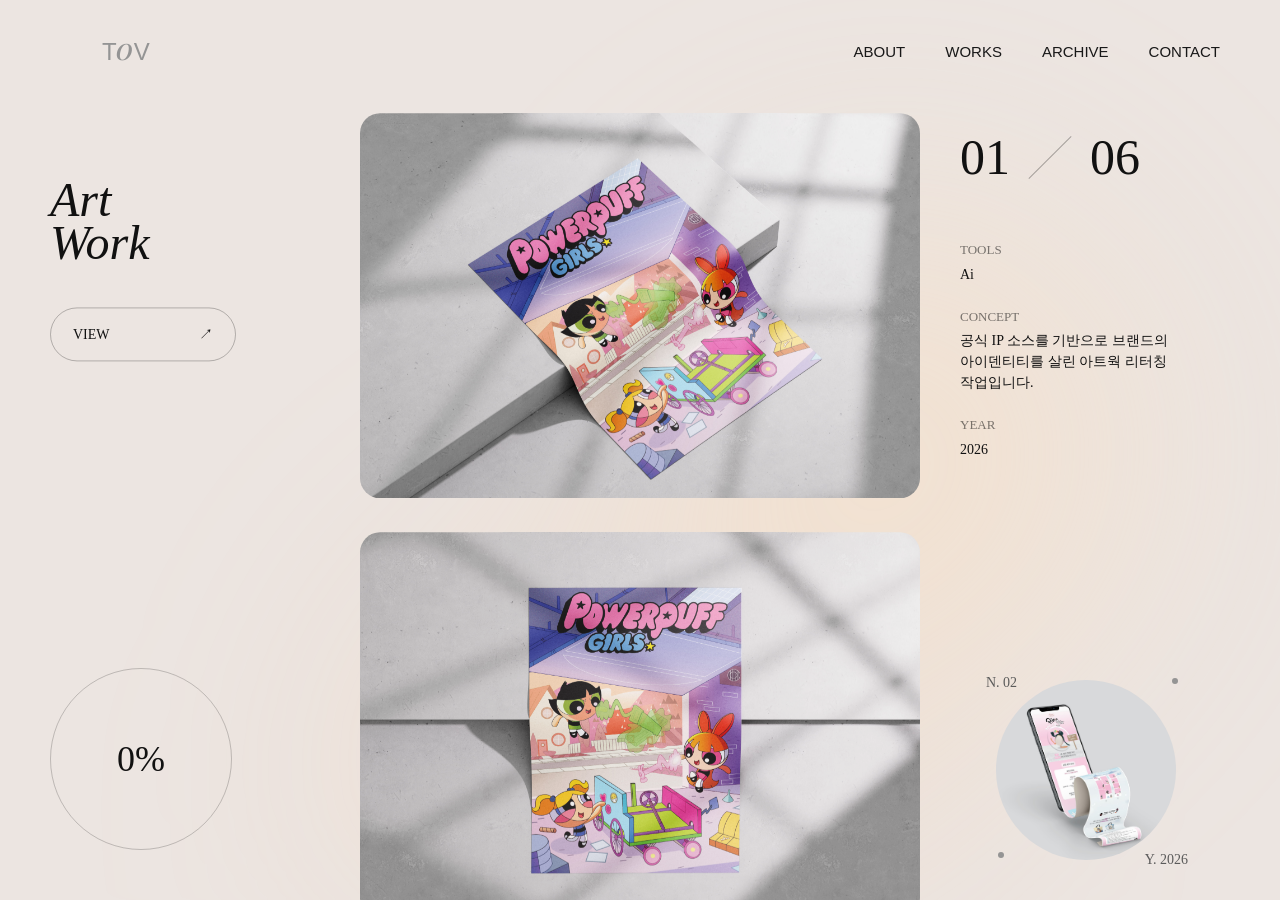
==== html/archivesub1.html @ 1ae8142e "1차" ====
<!doctype html>
<html lang="ko">
  <head>
    <meta charset="UTF-8" />
    <meta name="viewport" content="width=device-width, initial-scale=1.0" />

    <title>TOV | WORKS</title>

    <link rel="stylesheet" href="../css/common/font.css" />
    <link rel="stylesheet" href="../css/common/reset.css" />
    <link rel="stylesheet" href="../css/common/header.css" />
    <link rel="stylesheet" href="../css/archivesub1.css" />
    <link rel="stylesheet" href="../css/about.css" />

    <link rel="stylesheet" href="https://cdnjs.cloudflare.com/ajax/libs/font-awesome/6.5.1/css/all.min.css" />
  </head>

  <body>
    <header class="sub-header">
      <div class="sub-header-inner">
        <a href="../index.html?return=archive" class="sub-log"> T<span class="font-trirong">O</span>V </a>

        <nav class="sub-nav">
          <ul>
            <li><a href="#about" class="side-link sl-left" data-text="About">About</a></li>
            <li><a href="../index.html?move=works">Works</a></li>
            <li><a href="../index.html?move=archive">Archive</a></li>
            <li><a href="../index.html?move=contact">Contact</a></li>
          </ul>
        </nav>
      </div>
    </header>
    <!-- // header -->

    <!-- 메인 -->
    <main>
      <section class="archive-showcase">
        <!-- bg -->
        <div class="showcase-gradient"></div>

        <!-- LEFT -->
        <div class="showcase-left">
          <h2 class="showcase-title">
            Art <br />
            Work
          </h2>
          <!-- 버튼 -->
          <div class="showcase-btn" data-modal="../img/archive/A-1.jpg">
            VIEW
            <span>↗</span>
          </div>
        </div>

        <!-- IMAGE MODAL -->
        <div class="image-modal">
          <div class="image-modal-content">
            <button class="modal-close2">
              <span class="close-icon2"></span>
            </button>

            <img class="image-modal-img" src="" alt="" />
          </div>
        </div>

        <!-- CENTER -->
        <div class="showcase-center">
          <div class="showcase-card card-top" data-modal="../img/archive/A-1.jpg">
            <img src="../img/archive/a1.jpg" alt="" />
          </div>

          <div class="showcase-card card-bottom" data-modal="../img/archive/A-1.jpg">
            <img src="../img/archive/a1-2.jpg" alt="" />
          </div>
        </div>

        <!-- RIGHT -->
        <div class="showcase-right">
          <!-- count -->
          <div class="showcase-count">
            <span>01</span>
            <div class="count-line"></div>
            <span>06</span>
          </div>

          <!-- info -->
          <div class="showcase-info">
            <div class="info-group">
              <span>TOOLS</span>
              <p>Ai</p>
            </div>

            <div class="info-group">
              <span>CONCEPT</span>
              <p>공식 IP 소스를 기반으로 브랜드의 아이덴티티를 살린 아트웍 리터칭 작업입니다.</p>
            </div>

            <div class="info-group">
              <span>YEAR</span>
              <p>2026</p>
            </div>
          </div>

          <!-- preview circle -->
          <a href="../html/archivesub2.html">
            <div class="showcase-preview">
              <div class="preview-image-mask">
                <img src="../img/archive/a2-1.jpg" alt="" />
              </div>
              <span class="preview-top-text"> N. 02 </span>
              <span class="preview-bottom-text"> Y. 2026</span>
              <span class="preview-dot top-right"></span>
              <span class="preview-dot bottom-left"></span>
            </div>
          </a>
        </div>

        <!-- progress -->

        <div class="showcase-progress">
          <span class="progress-text">0%</span>
        </div>
      </section>
    </main>

    <div id="about-modal" class="modal-overlay">
      <div class="modal-content">
        <!-- 닫기 버튼 -->
        <button class="modal-close">
          <span class="close-icon"></span>
        </button>

        <div class="modal-body">
          <div class="modal-header">
            <h2>전예진</h2>
            <span class="birth">1998. 10. 27</span>
          </div>

          <p class="intro">
            콘텐츠의 다양성을 깊이 경험하며 관찰자의 시선을 생산자의 감각으로 확장해 왔습니다.<br />
            엔터테인먼트 실무부터 영상, 웹 기술까지 본질을 찾아가는 과정은 저에게 단순한 경력을 넘어, 나 자신을 찾아가는
            여정이었습니다.
          </p>

          <div class="info-section">
            <h3>Experiences</h3>
            <ul>
              <li>ANDMARQ 콘텐츠 기획팀 22 - 23</li>
              <li>용인대 문화콘텐츠학과 24 - 26</li>
              <li>명지전문대 경영학과 19 - 21</li>
            </ul>
          </div>

          <div class="info-section">
            <h3>Qualifications</h3>
            <ul>
              <li>TOEIC Speaking Level AL</li>
              <li>GTQ Photoshop 1급</li>
              <li>GTQ Illustrator 2급</li>
            </ul>
          </div>

          <div class="info-section">
            <h3>Courses</h3>
            <ul>
              <li>MBC 아카데미 웹 & 영상 25 - 26</li>
            </ul>
          </div>
        </div>
      </div>
    </div>
    <!-- // About 모달 레이어 -->

    <script src="https://cdnjs.cloudflare.com/ajax/libs/gsap/3.12.2/gsap.min.js"></script>
    <script src="https://cdnjs.cloudflare.com/ajax/libs/gsap/3.12.2/ScrollTrigger.min.js"></script>
    <script src="https://cdn.jsdelivr.net/npm/gsap@3.15/dist/SplitText.min.js"></script>
    <script src="https://cdnjs.cloudflare.com/ajax/libs/gsap/3.12.2/ScrollToPlugin.min.js"></script>
    <script src="../js/archive.js"></script>
    <script src="../js/about.js"></script>
  </body>
</html>
---- css/common/font.css ----
/* 영문 */
@import url("https://fonts.googleapis.com/css2?family=DM+Serif+Text:ital@0;1&display=swap");

@font-face {
  font-family: "safiro-medium";
  src: url("../../fonts/safiro-medium.otf") format("otf");
  font-weight: normal;
  font-style: normal;
}

@font-face {
  font-family: "PP Neue Montreal Book";
  font-style: normal;
  font-weight: normal;
  src:
    local("PP Neue Montreal Book"),
    url("../../fonts/PPNeueMontreal-Bold.otf") format("otf");
}

@font-face {
  font-family: "PP Neue Montreal Italic";
  font-style: normal;
  font-weight: normal;
  src:
    local("PP Neue Montreal Italic"),
    url("../../fonts/PPNeueMontreal-Italic.otf") format("otf");
}

@font-face {
  font-family: "PP Neue Montreal Thin";
  font-style: normal;
  font-weight: normal;
  src:
    local("PP Neue Montreal Thin"),
    url("../../fonts/PPNeueMontreal-Thin.otf") format("otf");
}

@font-face {
  font-family: "PP Neue Montreal Medium";
  font-style: normal;
  font-weight: normal;
  src:
    local("PP Neue Montreal Medium"),
    url("../../fonts/PPNeueMontreal-Medium.otf") format("otf");
}

@font-face {
  font-family: "PP Neue Montreal SemiBold italic";
  font-style: normal;
  font-weight: normal;
  src:
    local("PP Neue Montreal SemiBold italic"),
    url("../../fonts/PPNeueMontreal-SemiBolditalic.otf") format("otf");
}

@font-face {
  font-family: "PP Neue Montreal Bold";
  font-style: normal;
  font-weight: normal;
  src:
    local("PP Neue Montreal Bold"),
    url("../../fonts/PPNeueMontreal-Bold.otf") format("otf");
}

/* 한글 */

@font-face {
  font-family: "Pretendard";
  src: url("https://cdn.jsdelivr.net/gh/projectnoonnu/pretendard@1.0/Pretendard-Thin.woff2")
    format("woff2");
  font-weight: 100;
  font-display: swap;
}

@font-face {
  font-family: "Pretendard";
  src: url("https://cdn.jsdelivr.net/gh/projectnoonnu/pretendard@1.0/Pretendard-ExtraLight.woff2")
    format("woff2");
  font-weight: 200;
  font-display: swap;
}

@font-face {
  font-family: "Pretendard";
  src: url("https://cdn.jsdelivr.net/gh/projectnoonnu/pretendard@1.0/Pretendard-Light.woff2")
    format("woff2");
  font-weight: 300;
  font-display: swap;
}

@font-face {
  font-family: "Pretendard";
  src: url("https://cdn.jsdelivr.net/gh/projectnoonnu/pretendard@1.0/Pretendard-Regular.woff2")
    format("woff2");
  font-weight: 400;
  font-display: swap;
}

@font-face {
  font-family: "Pretendard";
  src: url("https://cdn.jsdelivr.net/gh/projectnoonnu/pretendard@1.0/Pretendard-Medium.woff2")
    format("woff2");
  font-weight: 500;
  font-display: swap;
}

@font-face {
  font-family: "Pretendard";
  src: url("https://cdn.jsdelivr.net/gh/projectnoonnu/pretendard@1.0/Pretendard-SemiBold.woff2")
    format("woff2");
  font-weight: 600;
  font-display: swap;
}

@font-face {
  font-family: "Pretendard";
  src: url("https://cdn.jsdelivr.net/gh/projectnoonnu/pretendard@1.0/Pretendard-Bold.woff2")
    format("woff2");
  font-weight: 700;
  font-display: swap;
}

@font-face {
  font-family: "Pretendard";
  src: url("https://cdn.jsdelivr.net/gh/projectnoonnu/pretendard@1.0/Pretendard-ExtraBold.woff2")
    format("woff2");
  font-weight: 800;
  font-display: swap;
}

@font-face {
  font-family: "Pretendard";
  src: url("https://cdn.jsdelivr.net/gh/projectnoonnu/pretendard@1.0/Pretendard-Black.woff2")
    format("woff2");
  font-weight: 900;
  font-display: swap;
}
---- css/common/header.css ----
.sub-log,
.sub-log span,
.sub-log a {
  color: #949494 !important;
  opacity: 1 !important;
}

.header,
.sub-header {
  position: fixed;
  top: 0;
  left: 0;
  width: 100%;
  padding: 40px 60px;
  z-index: 999;
  box-sizing: border-box;
}

.header-inner,
.sub-header-inner {
  display: flex;
  justify-content: space-between;
  align-items: center;
}

/* logo */

.sub-logo {
  position: relative;

  left: 42px;
  top: 0px;

  color: #d1d1d1;

  text-decoration: none;

  font-size: 24px;
  line-height: 1;

  font-family: "PP Neue Montreal Medium", sans-serif;
  letter-spacing: -0.02em;
}

/* archive logo */
.sub-log {
  position: relative;

  left: 42px;
  top: 0px;

  color: #181818;
  text-decoration: none;

  font-size: 24px;
  line-height: 1;

  font-family: "PP Neue Montreal Medium", sans-serif;
  letter-spacing: -0.02em;
}

/* nav */

.nav ul,
.sub-nav ul {
  display: flex;
  gap: 40px;
}

.nav a,
.sub-nav a {
  color: inherit;
  text-decoration: none;
  font-size: 15px;
  line-height: 1;
  text-transform: uppercase;
  font-family: "PP Neue Montreal Medium", sans-serif;
}

/* common O */

.font-trirong {
  font-family: "DM Serif Text", serif;
  font-style: italic;
  font-weight: 400;
  display: inline-block;
  transform: skewX(-5deg);
  letter-spacing: 1.5px;
}
---- css/archivesub1.css ----
.archive-showcase {
  position: relative;

  width: 100%;
  height: 100vh;

  overflow: hidden;

  background: #ece5e1;
}

/* =========================
GRADIENT
========================= */

.showcase-gradient {
  position: absolute;
  inset: 0;

  background:
    radial-gradient(circle at 70% 50%, rgba(255, 220, 180, 0.45), transparent 35%),
    radial-gradient(circle at 50% 90%, rgba(255, 200, 150, 0.25), transparent 40%);

  filter: blur(100px);

  animation: showcaseGradient 8s ease-in-out infinite alternate;
}

@keyframes showcaseGradient {
  0% {
    transform: translate(0, 0) scale(1);
  }

  100% {
    transform: translate(-3%, 3%) scale(1.08);
  }
}

/* =========================
LEFT
========================= */

.showcase-left {
  position: absolute;

  left: 80px;
  top: 30%;

  transform: translateY(-50%);

  z-index: 5;
}

/* title */

.showcase-title {
  font-size: 60px;
  line-height: 0.9;

  font-style: italic;
  font-weight: 400;

  color: #111;

  display: inline-block;
}

/* desc */

.showcase-desc {
  margin-top: 34px;

  width: 280px;

  font-size: 18px;
  line-height: 1.5;

  color: rgba(0, 0, 0, 0.7);
}

/* button */

.showcase-btn {
  margin-top: 42px;

  width: 140px;
  height: 52px;

  border-radius: 999px;

  border: 1px solid rgba(0, 0, 0, 0.25);

  display: flex;
  align-items: center;
  justify-content: space-between;

  padding: 0 22px;

  text-decoration: none;

  color: #111;

  transition: 0.3s ease;
}

.showcase-btn:hover {
  background: rgba(255, 255, 255, 0.5);
}

/* =========================
CENTER
========================= */

.showcase-center {
  position: absolute;

  left: 50%;
  top: 50%;

  transform: translate(-50%, -50%);

  /* width: 760px; */
  height: 100vh;

  overflow-y: auto;
  overflow-x: hidden;

  display: flex;
  flex-direction: column;

  gap: 40px;

  padding: 10vh 0 120px 0;

  z-index: 5;

  /* scrollbar hide */
  scrollbar-width: none;
  -ms-overflow-style: none;
}

/* chrome */

.showcase-center::-webkit-scrollbar {
  display: none;
}

/* card */

.showcase-card {
  width: 700px;
  min-height: 400px;
  border-radius: 20px;
  overflow: hidden;

  will-change: transform, opacity;

  transform: translateZ(0);

  backface-visibility: hidden;
}

.card-top {
  margin-top: 100px;
}

.showcase-card img {
  width: 100%;
  height: 100%;

  object-fit: cover;
  object-position: center;

  display: block;

  will-change: transform;
  transition: transform 1s cubic-bezier(0.22, 1, 0.36, 1);
}

.showcase-card:hover img {
  transform: scale(1.03);
}

/* =========================
RIGHT
========================= */

.showcase-right {
  position: absolute;

  right: 60px;
  top: 120px;
  bottom: 40px;

  width: 350px;

  z-index: 5;
}

/* count */

.showcase-count {
  display: flex;
  align-items: center;
  gap: 10px;
  font-size: 50px;
  font-family: "safiro-medium";
  font-weight: 500;
  color: #111;
}

.count-line {
  width: 60px;
  height: 1px;

  background: rgba(0, 0, 0, 0.3);

  transform: rotate(-45deg);
}

/* info */

.showcase-info {
  position: absolute;

  top: 120px;
  left: 0;

  width: 100%;
  min-height: 260px;

  word-break: keep-all;
}

.info-group {
  margin-bottom: 22px;
}

.info-group span {
  display: block;
  margin-bottom: 4px;
  font-size: 13px;
  color: rgba(0, 0, 0, 0.5);
}

.info-group p {
  font-size: 14px;
  color: #111;
}

/* preview */

.showcase-preview {
  position: absolute;

  right: 5vw;
  bottom: 0;

  width: 220px;
  height: 220px;

  aspect-ratio: 1 / 1;

  flex-shrink: 0;

  cursor: pointer;
}

/* image mask */

.preview-image-mask {
  width: 100%;
  height: 100%;

  aspect-ratio: 1 / 1;

  border-radius: 50%;

  overflow: hidden;

  position: relative;
}

.preview-image-mask img {
  width: 100%;
  height: 100%;

  object-fit: cover;

  transition: transform 0.8s cubic-bezier(0.22, 1, 0.36, 1);
}

.preview-top-text,
.preview-bottom-text,
.preview-dot {
  position: absolute;

  transition:
    opacity 0.35s ease,
    transform 0.45s cubic-bezier(0.22, 1, 0.36, 1);

  color: rgba(83, 83, 83, 0.95);
}

/* top left */

.preview-top-text {
  top: -8px;
  left: -10px;
}

/* bottom right */

.preview-bottom-text {
  right: -12px;
  bottom: -10px;
}

/* =========================
DOT
========================= */

.preview-dot {
  position: absolute;

  width: 6px;
  height: 6px;

  border-radius: 50%;

  background: rgba(143, 143, 143, 0.95);

  z-index: 3;
}

/* top right */

.preview-dot.top-right {
  top: -2px;
  right: -2px;
}

/* bottom left */

.preview-dot.bottom-left {
  left: 2px;
  bottom: 2px;
}

/* =========================
PROGRESS
========================= */

.showcase-progress {
  position: absolute;
  left: 50px;
  bottom: 50px;
  width: 250px;
  height: 250px;
  border-radius: 50%;
  border: 1px solid rgba(0, 0, 0, 0.2);
  display: flex;
  justify-content: center;
  align-items: center;
  z-index: 5;
}

.showcase-progress span {
  font-family: "safiro-regular";

  font-size: 50px;
  color: #111;
}

/* =========================
HOVER
========================= */
.showcase-preview:hover .preview-image-mask img {
  transform: scale(1.12);
}

.showcase-preview:hover .preview-top-text,
.showcase-preview:hover .preview-bottom-text {
  opacity: 0;
  transform: scale(0.6);
}

.showcase-preview:hover .preview-dot {
  opacity: 0;
  transform: scale(0);
}

/* =========================
IMAGE MODAL
========================= */
.image-modal {
  position: fixed;
  inset: 0;

  background: rgba(0, 0, 0, 0.92);

  overflow-y: auto;

  padding: 100px 0;

  display: flex;
  justify-content: center;
  align-items: flex-start;

  opacity: 0;
  visibility: hidden;

  z-index: 9999;
}

.image-modal.active {
  opacity: 1;
  visibility: visible;
}

/* wrapper */
.image-modal-content {
  position: relative;
  padding-top: 40px;
}

/* image */
.image-modal-img {
  width: auto;

  max-width: 25vw;

  height: auto;

  object-fit: contain;

  transform: scale(0.92);

  transition: transform 0.6s cubic-bezier(0.22, 1, 0.36, 1);
}

.image-modal.active .image-modal-img {
  transform: scale(1);
}

/* close button */
.modal-close2 {
  position: absolute;

  top: -50px;
  left: 50%;

  transform: translateX(-50%) scale(1);

  width: 52px;
  height: 52px;

  background: rgba(20, 20, 20, 0.85);

  border: 1px solid rgba(255, 255, 255, 0.08);

  border-radius: 50%;

  cursor: pointer;

  display: flex;
  justify-content: center;
  align-items: center;

  backdrop-filter: blur(10px);

  transition: all 0.35s ease;
}

.modal-close2:hover {
  transform: translateX(-50%) scale(1.15);

  background: rgba(35, 35, 35, 0.95);
}

/* X icon */
.close-icon2 {
  position: relative;

  width: 18px;
  height: 18px;

  transform: rotate(45deg);

  transition: transform 0.4s ease;
}

.close-icon2::before,
.close-icon2::after {
  content: "";

  position: absolute;

  background: #fff;
}

.close-icon2::before {
  width: 100%;
  height: 2px;

  top: 8px;
  left: 0;
}

.close-icon2::after {
  width: 2px;
  height: 100%;

  top: 0;
  left: 8px;
}

.modal-close2:hover .close-icon2 {
  transform: rotate(0deg);
}

/* =========================
1580
========================= */

@media (max-width: 1580px) {
  .showcase-card {
    width: 560px;
    min-height: 340px;
  }

  .showcase-center {
    gap: 30px;
    padding: 14vh 0 100px;
  }

  .showcase-left {
    left: 50px;
  }

  .showcase-right {
    width: 280px;
    right: 40px;
  }

  .showcase-title {
    font-size: 48px;
  }

  .showcase-desc {
    width: 240px;
    font-size: 16px;
  }

  .showcase-preview {
    width: 180px;
    height: 180px;
  }

  .showcase-progress {
    width: 180px;
    height: 180px;
  }

  .showcase-progress span {
    font-size: 36px;
  }
}

/* =========================
1200
========================= */

@media (max-width: 1200px) {
  .showcase-card {
    width: 480px;
    min-height: 300px;
  }

  .showcase-left {
    left: 30px;
  }

  .showcase-right {
    width: 220px;
    right: 20px;
  }

  .showcase-title {
    font-size: 38px;
  }

  .showcase-desc {
    width: 200px;
    font-size: 14px;
  }

  .showcase-count {
    font-size: 36px;
  }

  .showcase-preview {
    width: 150px;
    height: 150px;
  }

  .showcase-progress {
    width: 140px;
    height: 140px;
    left: 20px;
    bottom: 20px;
  }

  .showcase-progress span {
    font-size: 28px;
  }
}

/* =========================
1000
========================= */

@media (max-width: 1000px) {
  .archive-showcase {
    padding-top: 50px;
    height: auto;
    min-height: 100vh;
  }

  /* 상단 영역 */
  .showcase-left {
    position: relative;

    top: auto;
    left: auto;

    transform: none;

    padding: 40px 24px 0;

    display: flex;
    align-items: center;
    justify-content: center;

    gap: 16px;

    width: 100%;

    box-sizing: border-box;
  }

  /* title */
  .showcase-title {
    font-size: 32px;
    line-height: 1;
  }

  /* desc 숨김 */
  .showcase-desc {
    display: none;
  }

  /* 버튼 */
  .showcase-btn {
    margin-top: 0;

    min-width: 92px;
    height: 40px;

    padding: 0 16px;

    font-size: 12px;

    display: flex;
    align-items: center;
    justify-content: center;

    flex-shrink: 0;
  }

  /* 중앙 카드 */
  .showcase-center {
    position: relative;

    left: auto;
    top: auto;

    transform: none;

    width: 100%;

    height: auto;

    align-items: center;

    padding: 0 0 30px;
    box-sizing: border-box;
  }

  .showcase-card {
    width: 72vw;
    min-height: auto;
  }

  /* 오른쪽 정보 제거 */
  .showcase-right {
    display: none;
  }

  /* 0% 제거 */
  .showcase-progress {
    display: none;
  }
}

/* =========================
800
========================= */

@media (max-width: 800px) {
  .archive-showcase {
    height: auto;
    padding-bottom: 80px;
  }

  .showcase-left {
    position: relative;

    top: auto;
    left: auto;

    transform: none;

    padding: 50px 24px 0;
  }

  .showcase-center {
    position: relative;

    left: auto;
    top: auto;

    transform: none;

    height: auto;

    padding: 60px 0 0;
  }

  .showcase-card {
    width: 86vw;
    border-radius: 16px;
  }

  .showcase-right {
    display: none;
  }

  .showcase-title {
    font-size: 28px;
  }

  .showcase-desc {
    width: 100%;
    max-width: 500px;
    font-size: 14px;
  }
}

/* =========================
720
========================= */

@media (max-width: 720px) {
  .showcase-card {
    width: 90vw;
  }

  .showcase-title {
    font-size: 24px;
    line-height: 1;
  }

  .showcase-desc {
    font-size: 13px;
    line-height: 1.6;
  }

  .showcase-center {
    gap: 20px;
    padding-top: 40px;
  }

  .card-top {
    margin-top: 40px;
  }

  .showcase-btn {
    width: 120px;
    height: 46px;

    font-size: 13px;

    padding: 0 18px;
  }
}
---- css/about.css ----
/* about 모달 */
.modal-overlay {
  position: fixed;
  top: 0;
  left: 0;
  width: 100%;
  height: 100%;
  background: rgba(0, 0, 0, 0.4);
  backdrop-filter: blur(15px);
  -webkit-backdrop-filter: blur(15px);
  display: flex;
  justify-content: flex-end;
  align-items: stretch;
  z-index: 2000;
  opacity: 0;
  visibility: hidden;
  transition: all 0.5s ease;
}

.modal-overlay.is-active {
  opacity: 1;
  visibility: visible;
}

.modal-content {
  background: #000;
  width: 600px;
  padding: 80px 50px;
  margin: 20px;
  border-radius: 40px;
  position: relative;
  transform: translate(100px, 100px) rotate(-5deg) scale(0.9);
  opacity: 0;
  transition:
    transform 0.8s cubic-bezier(0.16, 1, 0.3, 1),
    opacity 0.6s ease;
}

.modal-close {
  position: fixed;
  top: 50%;
  left: 50%;
  transform: translate(-1400%, -50%) scale(1);

  width: 50px;
  height: 50px;
  background: #111;
  border: none;
  border-radius: 50%;
  cursor: pointer;
  display: flex;
  justify-content: center;
  align-items: center;
  z-index: 2100;
  transition: all 0.3s ease;
}

.modal-overlay.is-active .modal-content {
  transform: translate(0, 0) rotate(0deg) scale(1);
  opacity: 1;
}

.modal-close:hover {
  transform: translate(-1400%, -50%) scale(1.2);
  background: #222;
}

.close-icon {
  position: relative;
  width: 20px;
  height: 20px;
  transform: rotate(45deg);
  transition: transform 0.4s ease;
}

.close-icon::before,
.close-icon::after {
  content: "";
  position: absolute;
  background: #fff;
}
.close-icon::before {
  width: 100%;
  height: 2px;
  top: 9px;
  left: 0;
}
.close-icon::after {
  width: 2px;
  height: 100%;
  top: 0;
  left: 9px;
}

.modal-close:hover .close-icon {
  transform: rotate(0deg);
}
.modal-header {
  font-family: "Pretendard";
}
.modal-header h2 {
  display: inline-block;
  font-size: 24px;
  margin-bottom: 5px;
  color: #fff;
  margin-right: 15px;
}
.modal-header .birth {
  font-size: 14px;
  color: #888;
}
.intro {
  font-family: "Pretendard";
  word-break: keep-all;
  font-size: 14px;
  line-height: 2;
  margin: 30px 0;
  color: #bbb;
  margin-bottom: 200px;
}
.info-section {
  margin-bottom: 40px;
}
.info-section h3 {
  font-size: 12px;
  color: #666;
  text-transform: uppercase;
  margin-bottom: 10px;
}
.info-section li {
  font-family: "Pretendard";
  font-size: 14px;
  margin-bottom: 5px;
  color: #ddd;
}

/* 미디어 쿼리 */

@media (max-width: 1300px) {
  .modal-close {
    transform: translate(-1200%, -50%) scale(1);
  }
  .modal-close:hover {
    transform: translate(-1200%, -50%) scale(1.2);
  }
}

@media (max-width: 980px) {
  .modal-close {
    transform: translate(-1000%, -50%) scale(1);
  }
  .modal-close:hover {
    transform: translate(-1000%, -50%) scale(1.2);
  }
}

@media (max-width: 860px) {
  .modal-close {
    transform: translate(-850%, -50%) scale(1);
  }
  .modal-close:hover {
    transform: translate(-850%, -50%) scale(1.2);
  }
}

@media (max-width: 760px) {
  .modal-close {
    transform: translate(-760%, -50%) scale(1);
  }
  .modal-close:hover {
    transform: translate(-760%, -50%) scale(1.2);
  }
}
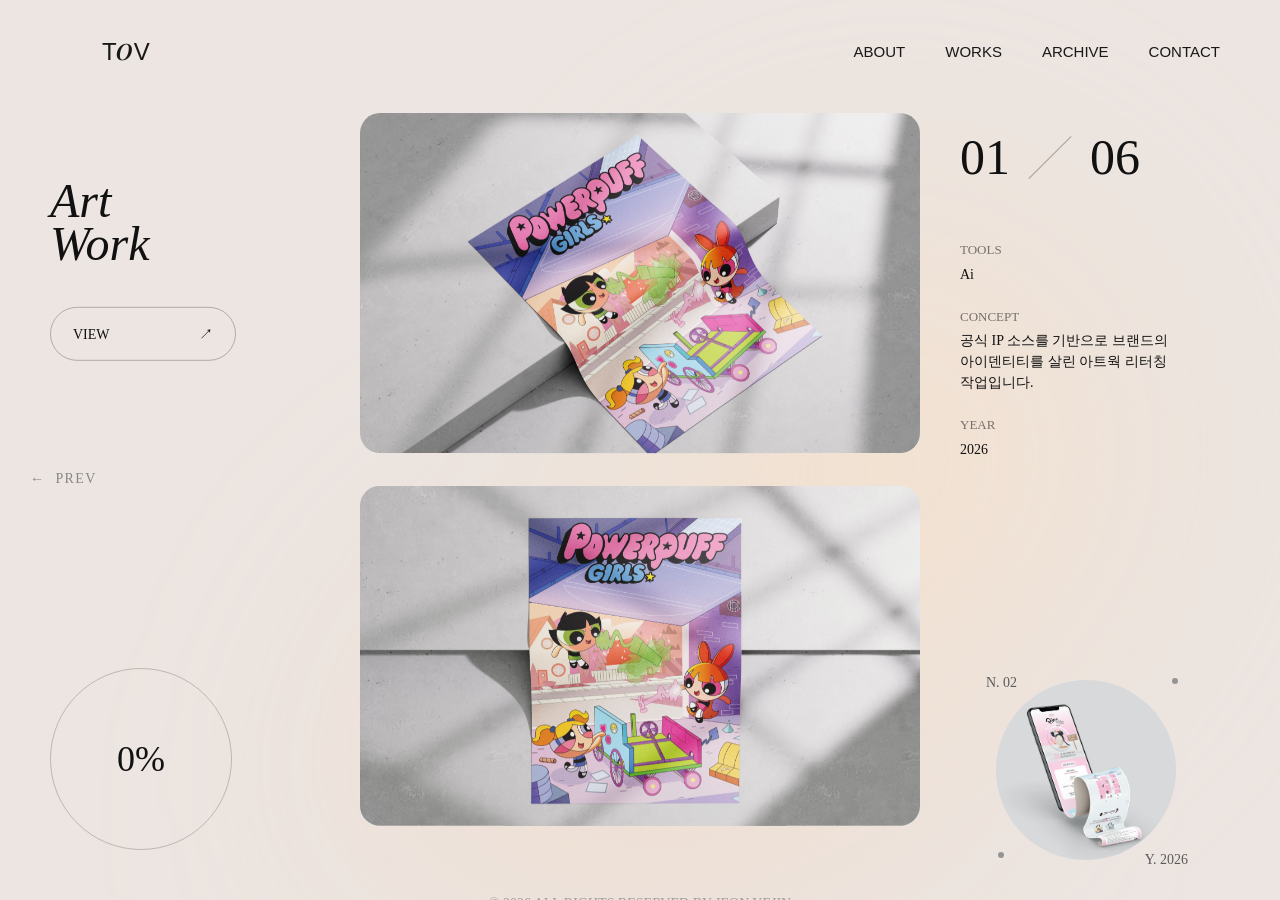
==== commit 4c50c1c9: "2차" ====
--- a/html/archivesub1.html
+++ b/html/archivesub1.html
@@ -3,6 +3,7 @@
   <head>
     <meta charset="UTF-8" />
     <meta name="viewport" content="width=device-width, initial-scale=1.0" />
+    <link rel="shortcut icon" href="../img/icon/favicon.ico" />
 
     <title>TOV | WORKS</title>
 
@@ -31,6 +32,12 @@
       </div>
     </header>
     <!-- // header -->
+
+    <!-- 사이드 -->
+    <a href="archivesub6.html" class="side-nav side-left">
+      <span class="arrow">←</span>
+      PREV
+    </a>
 
     <!-- 메인 -->
     <main>
@@ -65,11 +72,16 @@
         <!-- CENTER -->
         <div class="showcase-center">
           <div class="showcase-card card-top" data-modal="../img/archive/A-1.jpg">
-            <img src="../img/archive/a1.jpg" alt="" />
+            <a href="javascript:void(0)"><img src="../img/archive/a1.jpg" alt="" /></a>
           </div>
 
           <div class="showcase-card card-bottom" data-modal="../img/archive/A-1.jpg">
             <img src="../img/archive/a1-2.jpg" alt="" />
+          </div>
+
+          <!-- footer -->
+          <div class="archive-footer">
+            <span>© 2026 ALL RIGHTS RESERVED BY JEON YEJIN</span>
           </div>
         </div>
 
--- a/css/common/header.css
+++ b/css/common/header.css
@@ -1,10 +1,3 @@
-.sub-log,
-.sub-log span,
-.sub-log a {
-  color: #949494 !important;
-  opacity: 1 !important;
-}
-
 .header,
 .sub-header {
   position: fixed;
@@ -32,7 +25,6 @@
   top: 0px;
 
   color: #d1d1d1;
-
   text-decoration: none;
 
   font-size: 24px;
@@ -57,6 +49,10 @@
 
   font-family: "PP Neue Montreal Medium", sans-serif;
   letter-spacing: -0.02em;
+}
+
+.white {
+  color: #d1d1d1;
 }
 
 /* nav */
--- a/css/archivesub1.css
+++ b/css/archivesub1.css
@@ -49,6 +49,10 @@
   transform: translateY(-50%);
 
   z-index: 5;
+
+  display: flex;
+  flex-direction: column;
+  align-items: flex-start;
 }
 
 /* title */
@@ -80,6 +84,12 @@
 
 /* button */
 
+.showcase-btn-wrap {
+  display: flex;
+  align-items: center;
+  gap: 14px;
+}
+
 .showcase-btn {
   margin-top: 42px;
 
@@ -105,6 +115,35 @@
 
 .showcase-btn:hover {
   background: rgba(255, 255, 255, 0.5);
+}
+
+/* side nav */
+
+.side-nav {
+  position: fixed;
+  top: 52%;
+  display: flex;
+  align-items: center;
+  gap: 10px;
+  color: #888;
+  font-size: 14px;
+  letter-spacing: 0.1em;
+  z-index: 50;
+  cursor: pointer;
+  transition: 0.3s ease;
+}
+
+.side-nav:hover {
+  color: #fff;
+}
+
+.arrow {
+  font-size: 14px;
+}
+
+/* 왼쪽 */
+.side-left {
+  left: 30px;
 }
 
 /* =========================
@@ -519,6 +558,13 @@
   transform: rotate(0deg);
 }
 
+.archive-footer {
+  color: #5e5e5e86;
+  padding-top: 40px;
+  padding-bottom: 20px;
+  text-align: center;
+}
+
 /* =========================
 1580
 ========================= */
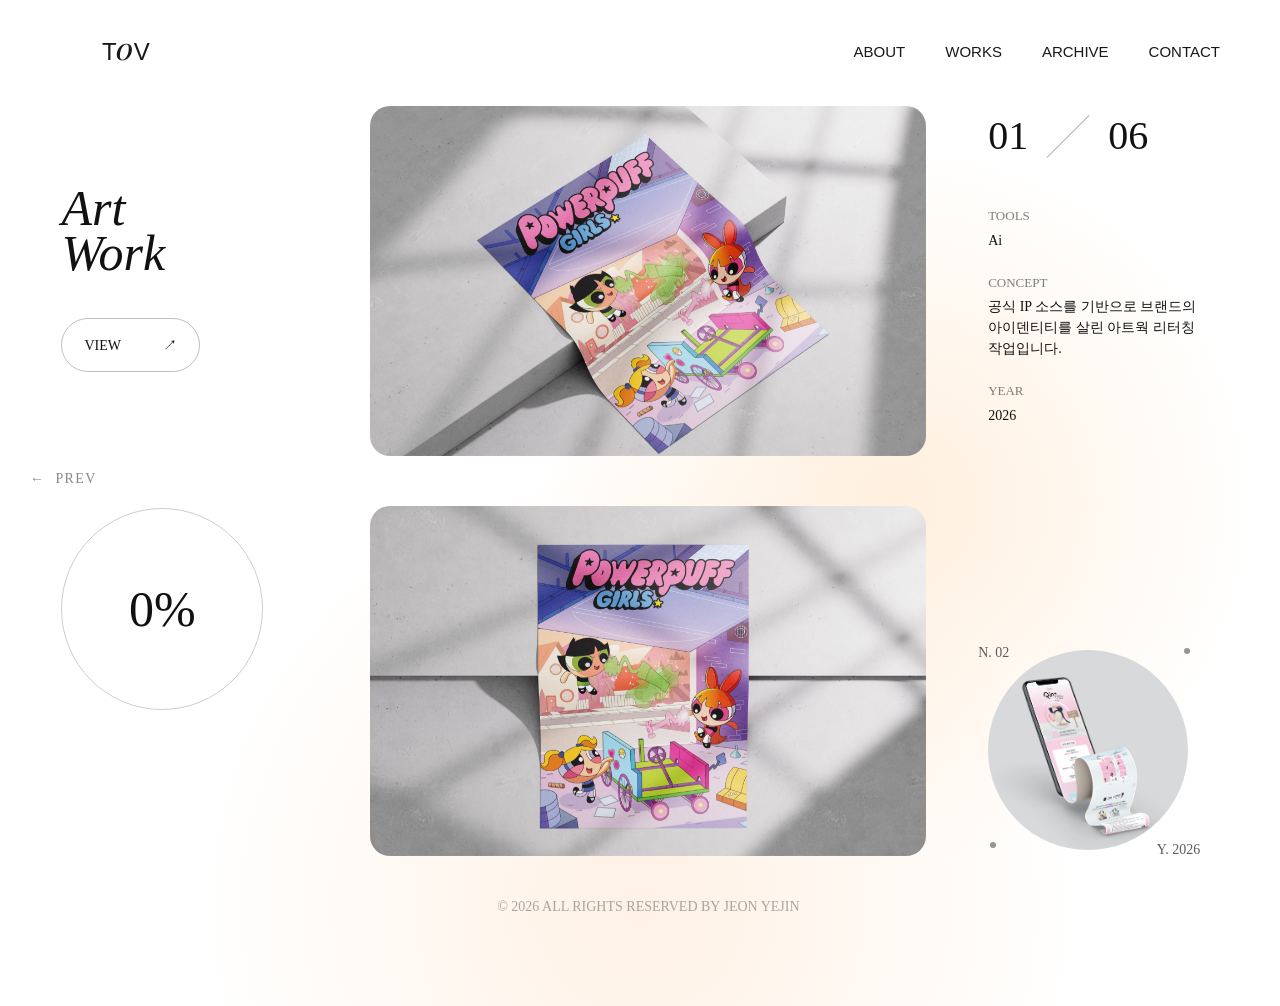
==== commit a163ab4d: "6차" ====
--- a/html/archivesub1.html
+++ b/html/archivesub1.html
@@ -5,7 +5,7 @@
     <meta name="viewport" content="width=device-width, initial-scale=1.0" />
     <link rel="shortcut icon" href="../img/icon/favicon.ico" />
 
-    <title>TOV | WORKS</title>
+    <title>TOV | ARCHIVE</title>
 
     <link rel="stylesheet" href="../css/common/font.css" />
     <link rel="stylesheet" href="../css/common/reset.css" />
@@ -37,6 +37,10 @@
     <a href="archivesub6.html" class="side-nav side-left">
       <span class="arrow">←</span>
       PREV
+    </a>
+    <a href="worksub2.html" class="side-nav side-right">
+      NEXT
+      <span class="arrow">→</span>
     </a>
 
     <!-- 메인 -->
@@ -113,8 +117,8 @@
           </div>
 
           <!-- preview circle -->
-          <a href="../html/archivesub2.html">
-            <div class="showcase-preview">
+          <div class="showcase-preview">
+            <a href="../html/archivesub2.html">
               <div class="preview-image-mask">
                 <img src="../img/archive/a2-1.jpg" alt="" />
               </div>
@@ -122,8 +126,8 @@
               <span class="preview-bottom-text"> Y. 2026</span>
               <span class="preview-dot top-right"></span>
               <span class="preview-dot bottom-left"></span>
-            </div>
-          </a>
+            </a>
+          </div>
         </div>
 
         <!-- progress -->
@@ -186,6 +190,7 @@
     <script src="https://cdnjs.cloudflare.com/ajax/libs/gsap/3.12.2/ScrollTrigger.min.js"></script>
     <script src="https://cdn.jsdelivr.net/npm/gsap@3.15/dist/SplitText.min.js"></script>
     <script src="https://cdnjs.cloudflare.com/ajax/libs/gsap/3.12.2/ScrollToPlugin.min.js"></script>
+
     <script src="../js/archive.js"></script>
     <script src="../js/about.js"></script>
   </body>
--- a/css/common/header.css
+++ b/css/common/header.css
@@ -73,6 +73,58 @@
   font-family: "PP Neue Montreal Medium", sans-serif;
 }
 
+/* =========================
+MOBILE MENU
+========================= */
+
+.mobile-nav {
+  display: none;
+  position: fixed;
+
+  top: 20px;
+  right: 0;
+  width: 280px;
+  height: auto;
+
+  z-index: 150;
+}
+.menu {
+  text-align: right;
+  padding-right: 20px;
+}
+.menu i {
+  color: #fff;
+  font-size: 30px;
+  display: block;
+  padding: 50px;
+}
+
+.mobile-nav .mmMenu {
+  position: fixed;
+  top: 60px;
+  right: 0;
+  width: 30%;
+  height: 600px;
+  background-color: rgba(255, 255, 0, 0.582);
+
+  backdrop-filter: blur(20px);
+  transition: transform 1s;
+  transform: translateX(600px);
+}
+.mobile-nav.active .mmMenu {
+  transform: translateX(0px);
+}
+.mobile-nav ul li {
+  text-align: center;
+}
+
+.mobile-nav a {
+  font-size: 20px;
+  color: #111;
+  display: block;
+  padding: 30px 80px;
+}
+
 /* common O */
 
 .font-trirong {
@@ -83,3 +135,24 @@
   transform: skewX(-5deg);
   letter-spacing: 1.5px;
 }
+
+@media (max-width: 980px) {
+  .mobile-nav {
+    display: block;
+  }
+  .sub-nav {
+    display: none;
+  }
+}
+
+@media (max-width: 720px) {
+  .mobile-nav {
+    display: block;
+  }
+  .sub-nav {
+    display: none;
+  }
+  .sub-log {
+    left: 22px;
+  }
+}
--- a/css/archivesub1.css
+++ b/css/archivesub1.css
@@ -2,17 +2,35 @@
   position: relative;
 
   width: 100%;
-  height: 100vh;
+  min-height: 100vh;
+  /* height: 100vh; */
 
   overflow: hidden;
+  overflow-y: auto;
+  overflow-x: hidden;
 
   background: #ece5e1;
+  display: flex;
+  flex-wrap: wrap;
+  /* justify-content: space-between; */
+  padding-top: 106px;
+
+  scrollbar-width: none;
+  -ms-overflow-style: none;
+
+  background:
+    radial-gradient(circle at 70% 50%, rgba(255, 220, 180, 0.45), transparent 35%),
+    radial-gradient(circle at 50% 90%, rgba(255, 200, 150, 0.25), transparent 40%);
+}
+
+.archive-showcase::-webkit-scrollbar {
+  display: none;
 }
 
 /* =========================
 GRADIENT
 ========================= */
-
+/* 
 .showcase-gradient {
   position: absolute;
   inset: 0;
@@ -24,7 +42,9 @@
   filter: blur(100px);
 
   animation: showcaseGradient 8s ease-in-out infinite alternate;
-}
+
+  pointer-events: none;
+} */
 
 @keyframes showcaseGradient {
   0% {
@@ -41,18 +61,22 @@
 ========================= */
 
 .showcase-left {
-  position: absolute;
+  flex: 0.5;
+  /* position: absolute;
 
   left: 80px;
   top: 30%;
 
   transform: translateY(-50%);
 
-  z-index: 5;
+  z-index: 5; */
 
   display: flex;
   flex-direction: column;
   align-items: flex-start;
+
+  padding: 80px 0 0 4.8vw;
+  box-sizing: border-box;
 }
 
 /* title */
@@ -85,15 +109,16 @@
 /* button */
 
 .showcase-btn-wrap {
-  display: flex;
-  align-items: center;
-  gap: 14px;
+  width: 100%;
+  display: flex;
+  gap: 10px;
+  margin-top: 42px;
 }
 
 .showcase-btn {
   margin-top: 42px;
 
-  width: 140px;
+  width: 30%;
   height: 52px;
 
   border-radius: 999px;
@@ -107,6 +132,7 @@
   padding: 0 22px;
 
   text-decoration: none;
+  cursor: pointer;
 
   color: #111;
 
@@ -116,7 +142,26 @@
 .showcase-btn:hover {
   background: rgba(255, 255, 255, 0.5);
 }
-
+.showcase-btn2 {
+  width: 30%;
+  height: 52px;
+
+  border-radius: 999px;
+
+  border: 1px solid rgba(0, 0, 0, 0.25);
+
+  display: flex;
+  align-items: center;
+  justify-content: space-between;
+
+  padding: 0 22px;
+
+  text-decoration: none;
+
+  color: #111;
+
+  transition: 0.3s ease;
+}
 /* side nav */
 
 .side-nav {
@@ -145,31 +190,21 @@
 .side-left {
   left: 30px;
 }
+/* 오른쪽 */
+.side-right {
+  right: 30px;
+  display: none;
+}
 
 /* =========================
 CENTER
 ========================= */
 
 .showcase-center {
-  position: absolute;
-
-  left: 50%;
-  top: 50%;
-
-  transform: translate(-50%, -50%);
-
-  /* width: 760px; */
-  height: 100vh;
-
-  overflow-y: auto;
-  overflow-x: hidden;
-
-  display: flex;
-  flex-direction: column;
-
-  gap: 40px;
-
-  padding: 10vh 0 120px 0;
+  flex: 1;
+
+  /* overflow-y: auto;
+  overflow-x: hidden; */
 
   z-index: 5;
 
@@ -187,8 +222,8 @@
 /* card */
 
 .showcase-card {
-  width: 700px;
-  min-height: 400px;
+  width: 80%;
+  height: 400px;
   border-radius: 20px;
   overflow: hidden;
 
@@ -200,7 +235,8 @@
 }
 
 .card-top {
-  margin-top: 100px;
+  /* margin-top: 100px; */
+  margin-bottom: 50px;
 }
 
 .showcase-card img {
@@ -225,15 +261,14 @@
 ========================= */
 
 .showcase-right {
-  position: absolute;
+  flex: 0.44;
+  /* position: absolute;
 
   right: 60px;
-  top: 120px;
+  top: 120px; */
   bottom: 40px;
 
-  width: 350px;
-
-  z-index: 5;
+  /* z-index: 5; */
 }
 
 /* count */
@@ -260,13 +295,14 @@
 /* info */
 
 .showcase-info {
-  position: absolute;
+  /* position: absolute;
 
   top: 120px;
-  left: 0;
+  left: 0; */
 
   width: 100%;
   min-height: 260px;
+  margin-top: 40px;
 
   word-break: keep-all;
 }
@@ -290,13 +326,15 @@
 /* preview */
 
 .showcase-preview {
-  position: absolute;
-
-  right: 5vw;
-  bottom: 0;
+  position: fixed;
+
+  /* right: 5vw;
+  bottom: 150px; */
 
   width: 220px;
   height: 220px;
+  bottom: 50px;
+  /* margin-top: 200px; */
 
   aspect-ratio: 1 / 1;
 
@@ -391,8 +429,8 @@
 ========================= */
 
 .showcase-progress {
-  position: absolute;
-  left: 50px;
+  position: fixed;
+  left: 4.8vw;
   bottom: 50px;
   width: 250px;
   height: 250px;
@@ -467,7 +505,7 @@
 .image-modal-img {
   width: auto;
 
-  max-width: 25vw;
+  max-width: 30vw;
 
   height: auto;
 
@@ -563,253 +601,64 @@
   padding-top: 40px;
   padding-bottom: 20px;
   text-align: center;
-}
-
-/* =========================
-1580
-========================= */
-
-@media (max-width: 1580px) {
+  width: 80%;
+}
+
+@media (max-width: 1300px) {
+  .showcase-title {
+    font-size: 50px;
+  }
+  .showcase-right {
+    padding-right: 20px;
+  }
+  .showcase-count {
+    font-size: 40px;
+  }
   .showcase-card {
-    width: 560px;
-    min-height: 340px;
-  }
-
-  .showcase-center {
-    gap: 30px;
-    padding: 14vh 0 100px;
-  }
-
-  .showcase-left {
-    left: 50px;
-  }
-
-  .showcase-right {
-    width: 280px;
-    right: 40px;
-  }
-
-  .showcase-title {
-    font-size: 48px;
-  }
-
-  .showcase-desc {
-    width: 240px;
-    font-size: 16px;
+    width: 90%;
+    height: 350px;
+  }
+  .archive-footer {
+    width: 90%;
   }
 
   .showcase-preview {
-    width: 180px;
-    height: 180px;
-  }
-
+    width: 200px;
+    height: 200px;
+    margin-top: 170px;
+  }
   .showcase-progress {
-    width: 180px;
-    height: 180px;
-  }
-
-  .showcase-progress span {
-    font-size: 36px;
-  }
-}
-
-/* =========================
-1200
-========================= */
+    bottom: 190px;
+    width: 200px;
+    height: 200px;
+  }
+  .showcase-btn-wrap {
+    flex-direction: column;
+    margin-top: 22px;
+  }
+  .image-modal-img {
+    max-width: 40vw;
+  }
+}
 
 @media (max-width: 1200px) {
-  .showcase-card {
-    width: 480px;
-    min-height: 300px;
-  }
-
-  .showcase-left {
-    left: 30px;
-  }
-
-  .showcase-right {
-    width: 220px;
-    right: 20px;
-  }
-
-  .showcase-title {
-    font-size: 38px;
-  }
-
-  .showcase-desc {
-    width: 200px;
-    font-size: 14px;
-  }
-
-  .showcase-count {
-    font-size: 36px;
-  }
-
+  .showcase-btn {
+    width: 40%;
+  }
+}
+
+@media (max-width: 980px) {
   .showcase-preview {
-    width: 150px;
-    height: 150px;
-  }
-
-  .showcase-progress {
-    width: 140px;
-    height: 140px;
-    left: 20px;
-    bottom: 20px;
-  }
-
-  .showcase-progress span {
-    font-size: 28px;
-  }
-}
-
-/* =========================
-1000
-========================= */
-
-@media (max-width: 1000px) {
-  .archive-showcase {
-    padding-top: 50px;
-    height: auto;
-    min-height: 100vh;
-  }
-
-  /* 상단 영역 */
-  .showcase-left {
-    position: relative;
-
-    top: auto;
-    left: auto;
-
-    transform: none;
-
-    padding: 40px 24px 0;
-
-    display: flex;
-    align-items: center;
-    justify-content: center;
-
-    gap: 16px;
-
-    width: 100%;
-
-    box-sizing: border-box;
-  }
-
-  /* title */
-  .showcase-title {
-    font-size: 32px;
-    line-height: 1;
-  }
-
-  /* desc 숨김 */
-  .showcase-desc {
     display: none;
   }
-
-  /* 버튼 */
-  .showcase-btn {
-    margin-top: 0;
-
-    min-width: 92px;
-    height: 40px;
-
-    padding: 0 16px;
-
-    font-size: 12px;
-
-    display: flex;
-    align-items: center;
-    justify-content: center;
-
-    flex-shrink: 0;
-  }
-
-  /* 중앙 카드 */
-  .showcase-center {
-    position: relative;
-
-    left: auto;
-    top: auto;
-
-    transform: none;
-
-    width: 100%;
-
-    height: auto;
-
-    align-items: center;
-
-    padding: 0 0 30px;
-    box-sizing: border-box;
-  }
-
-  .showcase-card {
-    width: 72vw;
-    min-height: auto;
-  }
-
-  /* 오른쪽 정보 제거 */
-  .showcase-right {
-    display: none;
-  }
-
-  /* 0% 제거 */
   .showcase-progress {
     display: none;
   }
-}
-
-/* =========================
-800
-========================= */
-
-@media (max-width: 800px) {
-  .archive-showcase {
-    height: auto;
-    padding-bottom: 80px;
-  }
-
-  .showcase-left {
-    position: relative;
-
-    top: auto;
-    left: auto;
-
-    transform: none;
-
-    padding: 50px 24px 0;
-  }
-
-  .showcase-center {
-    position: relative;
-
-    left: auto;
-    top: auto;
-
-    transform: none;
-
-    height: auto;
-
-    padding: 60px 0 0;
-  }
-
-  .showcase-card {
-    width: 86vw;
-    border-radius: 16px;
-  }
-
-  .showcase-right {
-    display: none;
-  }
-
-  .showcase-title {
-    font-size: 28px;
-  }
-
-  .showcase-desc {
-    width: 100%;
-    max-width: 500px;
-    font-size: 14px;
+  .side-right {
+    display: block;
+  }
+  .image-modal-img {
+    max-width: 60vw;
   }
 }
 
@@ -818,35 +667,7 @@
 ========================= */
 
 @media (max-width: 720px) {
-  .showcase-card {
-    width: 90vw;
-  }
-
-  .showcase-title {
-    font-size: 24px;
-    line-height: 1;
-  }
-
-  .showcase-desc {
-    font-size: 13px;
-    line-height: 1.6;
-  }
-
-  .showcase-center {
-    gap: 20px;
-    padding-top: 40px;
-  }
-
-  .card-top {
-    margin-top: 40px;
-  }
-
-  .showcase-btn {
-    width: 120px;
-    height: 46px;
-
-    font-size: 13px;
-
-    padding: 0 18px;
-  }
-}
+  .image-modal-img {
+    max-width: 80vw;
+  }
+}
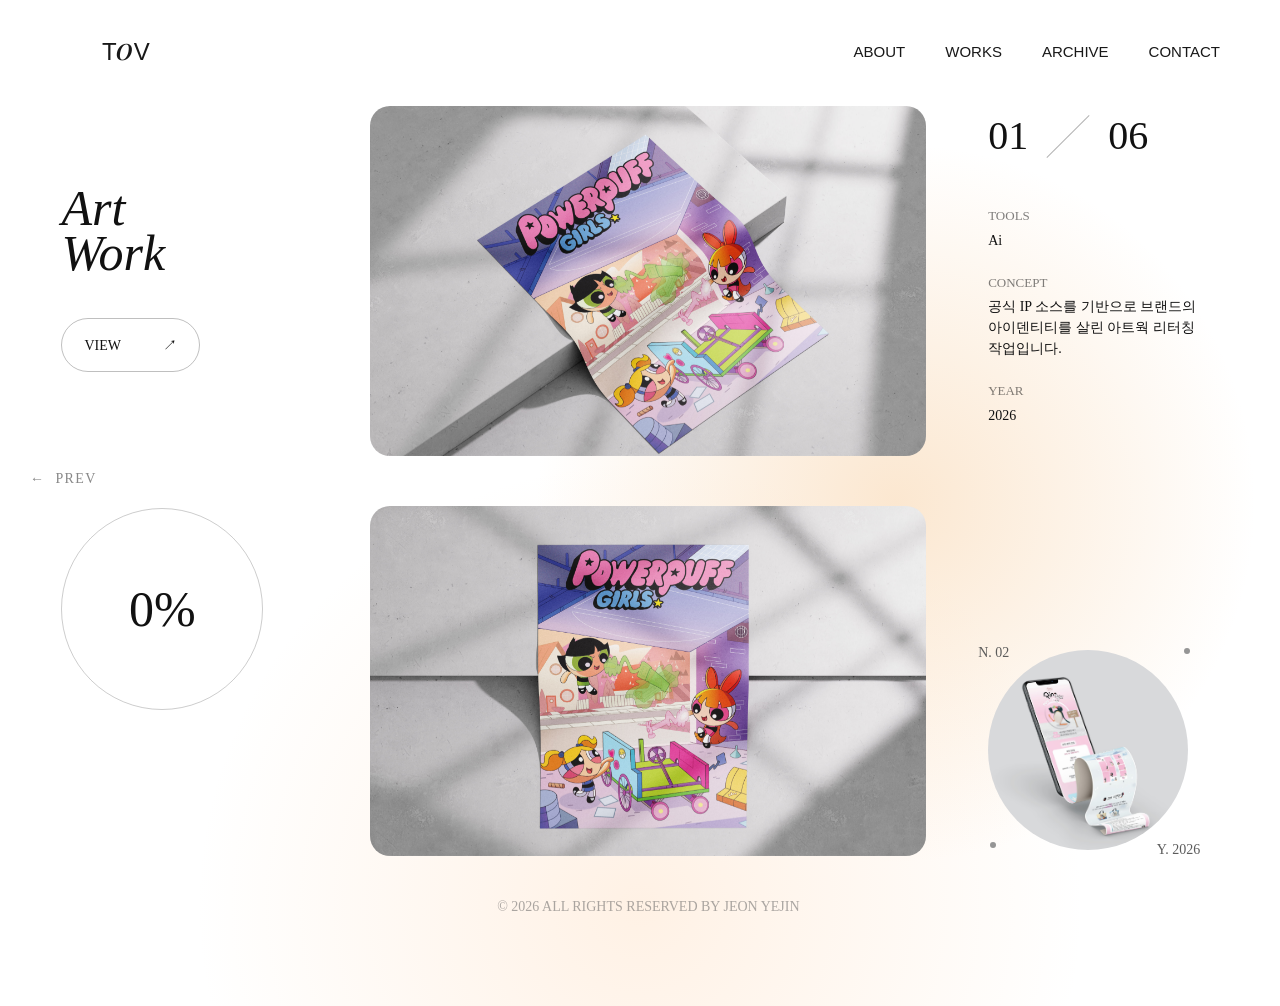
==== commit 08dc734d: "7차" ====
--- a/html/archivesub1.html
+++ b/html/archivesub1.html
@@ -17,6 +17,17 @@
   </head>
 
   <body>
+    <div class="menu_wrap1">
+      <div class="menu1">
+        <div class="container1">
+          <div class="toggle1"></div>
+        </div>
+        <span class="hidden"><a href="#about" class="side-link sl-left" data-text="About">About</a></span
+        ><span class="hidden"><a href="../index.html?move=works">Works</a></span
+        ><span class="hidden"><a href="../index.html?move=archive">Archive</a></span
+        ><span class="hidden"><a href="../index.html?move=contact">Contact</a></span>
+      </div>
+    </div>
     <header class="sub-header">
       <div class="sub-header-inner">
         <a href="../index.html?return=archive" class="sub-log"> T<span class="font-trirong">O</span>V </a>
@@ -186,6 +197,16 @@
     </div>
     <!-- // About 모달 레이어 -->
 
+    <script src="https://ajax.googleapis.com/ajax/libs/jquery/3.7.1/jquery.min.js"></script>
+    <script>
+      $(".toggle").on("click", function () {
+        $(".menu").toggleClass("expanded");
+        $(".menu span").toggleClass("hidden");
+        $(".container").toggleClass("close");
+        $(".toggle").toggleClass("close");
+      });
+    </script>
+
     <script src="https://cdnjs.cloudflare.com/ajax/libs/gsap/3.12.2/gsap.min.js"></script>
     <script src="https://cdnjs.cloudflare.com/ajax/libs/gsap/3.12.2/ScrollTrigger.min.js"></script>
     <script src="https://cdn.jsdelivr.net/npm/gsap@3.15/dist/SplitText.min.js"></script>
--- a/css/common/header.css
+++ b/css/common/header.css
@@ -1,3 +1,294 @@
+/* work 모바일 네비 */
+.menu_wrap {
+  position: fixed;
+  top: 10px;
+  right: 0;
+
+  z-index: 30000;
+
+  display: none;
+}
+.menu {
+  display: block;
+  box-sizing: border-box;
+  background: transparent;
+  height: 87.75px;
+  width: 87.75px;
+  padding: 36px;
+
+  overflow: hidden;
+  position: relative;
+
+  transition: 1.3s cubic-bezier(0.53, 0, 0.15, 1.3);
+}
+.menu.expanded {
+  width: 370px;
+}
+
+.menu span {
+  padding: 9px;
+  white-space: nowrap;
+  visibility: visible;
+  opacity: 1;
+  transition: 0.3s;
+  transform: rotateY(0deg);
+}
+.menu span:nth-of-type(1) {
+  transition-delay: 0.4s;
+}
+.menu span:nth-of-type(2) {
+  transition-delay: 0.5s;
+}
+.menu span:nth-of-type(3) {
+  transition-delay: 0.6s;
+}
+.menu span:nth-of-type(4) {
+  transition-delay: 0.7s;
+}
+.menu span.hidden {
+  width: 0;
+  visibility: hidden;
+  opacity: 0;
+  transform: rotateY(90deg);
+}
+.menu span.hidden:nth-of-type(1) {
+  transition-delay: 0.3s;
+}
+.menu span.hidden:nth-of-type(2) {
+  transition-delay: 0.2s;
+}
+.menu span.hidden:nth-of-type(3) {
+  transition-delay: 0.1s;
+}
+.menu span.hidden:nth-of-type(4) {
+  transition-delay: 0s;
+}
+.menu span a {
+  color: #fff;
+  text-decoration: none;
+  font-size: 14px;
+  transition: 0.3s;
+  text-transform: uppercase;
+}
+.menu span a:hover {
+  color: #797979;
+}
+
+.container {
+  position: absolute;
+  top: 25px;
+  right: 15px;
+  height: 42.75px;
+  width: 58.5px;
+  transition: 1s;
+}
+.container.close {
+  right: 0;
+}
+
+.toggle {
+  position: relative;
+  height: 42.75px;
+  width: 58.5px;
+  cursor: pointer;
+}
+.toggle:after,
+.toggle:before {
+  content: "";
+  background: #fff;
+  width: 30px;
+  height: 3px;
+  margin: auto;
+  position: absolute;
+  top: 0;
+  bottom: 0;
+  right: 0;
+  left: 0;
+  transition: 1.3s cubic-bezier(0.53, 0, 0.15, 1.3);
+}
+.toggle:before {
+  top: -30%;
+}
+.toggle:after {
+  top: 30%;
+}
+.toggle.close:before {
+  transform: rotate(-225deg);
+  top: 0;
+}
+.toggle.close:after {
+  transform: rotate(225deg);
+  top: 0;
+}
+/* 모바일네비 끝 */
+
+/* archive 모바일 네비 */
+.menu_wrap1 {
+  position: fixed;
+  top: 10px;
+  right: 0;
+
+  z-index: 30000;
+
+  display: none;
+}
+.menu1 {
+  display: block;
+  box-sizing: border-box;
+  background: transparent;
+  height: 87.75px;
+  width: 87.75px;
+  padding: 36px;
+
+  overflow: hidden;
+  position: relative;
+
+  transition: 1.3s cubic-bezier(0.53, 0, 0.15, 1.3);
+}
+.menu1.expanded {
+  width: 370px;
+}
+
+.menu1 span {
+  padding: 9px;
+  white-space: nowrap;
+  visibility: visible;
+  opacity: 1;
+  transition: 0.3s;
+  transform: rotateY(0deg);
+}
+.menu1 span:nth-of-type(1) {
+  transition-delay: 0.4s;
+}
+.menu1 span:nth-of-type(2) {
+  transition-delay: 0.5s;
+}
+.menu1 span:nth-of-type(3) {
+  transition-delay: 0.6s;
+}
+.menu1 span:nth-of-type(4) {
+  transition-delay: 0.7s;
+}
+.menu1 span.hidden {
+  width: 0;
+  visibility: hidden;
+  opacity: 0;
+  transform: rotateY(90deg);
+}
+.menu1 span.hidden:nth-of-type(1) {
+  transition-delay: 0.3s;
+}
+.menu1 span.hidden:nth-of-type(2) {
+  transition-delay: 0.2s;
+}
+.menu1 span.hidden:nth-of-type(3) {
+  transition-delay: 0.1s;
+}
+.menu1 span.hidden:nth-of-type(4) {
+  transition-delay: 0s;
+}
+.menu span a {
+  color: #fff;
+  text-decoration: none;
+  font-size: 14px;
+  transition: 0.3s;
+  text-transform: uppercase;
+}
+.menu span a:hover {
+  color: #797979;
+}
+
+.container {
+  position: absolute;
+  top: 25px;
+  right: 15px;
+  height: 42.75px;
+  width: 58.5px;
+  transition: 1s;
+}
+.container.close {
+  right: 0;
+}
+
+.toggle {
+  position: relative;
+  height: 42.75px;
+  width: 58.5px;
+  cursor: pointer;
+}
+.toggle:after,
+.toggle:before {
+  content: "";
+  background: #fff;
+  width: 30px;
+  height: 3px;
+  margin: auto;
+  position: absolute;
+  top: 0;
+  bottom: 0;
+  right: 0;
+  left: 0;
+  transition: 1.3s cubic-bezier(0.53, 0, 0.15, 1.3);
+}
+.toggle:before {
+  top: -30%;
+}
+.toggle:after {
+  top: 30%;
+}
+.toggle.close:before {
+  transform: rotate(-225deg);
+  top: 0;
+}
+.toggle.close:after {
+  transform: rotate(225deg);
+  top: 0;
+}
+/* 모바일네비 끝 */
+
+/* mNav */
+.mNav {
+  display: none;
+  position: fixed;
+  top: 0;
+  right: 0;
+  width: 50%;
+  background-color: yellow;
+  z-index: 2000;
+}
+.mNav button {
+  background-color: red;
+  position: absolute;
+  top: 10px;
+  right: 0;
+  padding: 10px;
+}
+.mNav button i {
+  font-size: 25px;
+  color: #fff;
+}
+.mNav .mNav_sub {
+  position: absolute;
+  top: 58px;
+  right: 0;
+  width: 100%;
+  height: 600px;
+  background: #00000056;
+  text-align: center;
+  padding: 20px;
+  backdrop-filter: blur(30px);
+
+  transform: translateX(100%);
+  transition: transform 0.3s cubic-bezier(0.15, 1.09, 1, 1);
+}
+.mNav .mNav_sub li {
+  margin-bottom: 50px;
+}
+.mNav.active .mNav_sub {
+  display: block;
+  transform: translateX(0%);
+}
+
 .header,
 .sub-header {
   position: fixed;
@@ -73,58 +364,6 @@
   font-family: "PP Neue Montreal Medium", sans-serif;
 }
 
-/* =========================
-MOBILE MENU
-========================= */
-
-.mobile-nav {
-  display: none;
-  position: fixed;
-
-  top: 20px;
-  right: 0;
-  width: 280px;
-  height: auto;
-
-  z-index: 150;
-}
-.menu {
-  text-align: right;
-  padding-right: 20px;
-}
-.menu i {
-  color: #fff;
-  font-size: 30px;
-  display: block;
-  padding: 50px;
-}
-
-.mobile-nav .mmMenu {
-  position: fixed;
-  top: 60px;
-  right: 0;
-  width: 30%;
-  height: 600px;
-  background-color: rgba(255, 255, 0, 0.582);
-
-  backdrop-filter: blur(20px);
-  transition: transform 1s;
-  transform: translateX(600px);
-}
-.mobile-nav.active .mmMenu {
-  transform: translateX(0px);
-}
-.mobile-nav ul li {
-  text-align: center;
-}
-
-.mobile-nav a {
-  font-size: 20px;
-  color: #111;
-  display: block;
-  padding: 30px 80px;
-}
-
 /* common O */
 
 .font-trirong {
@@ -137,22 +376,26 @@
 }
 
 @media (max-width: 980px) {
-  .mobile-nav {
-    display: block;
-  }
   .sub-nav {
     display: none;
   }
+  .menu_wrap {
+    display: block;
+  }
+  .header,
+  .sub-header {
+    padding: 40px 10px;
+  }
 }
 
 @media (max-width: 720px) {
-  .mobile-nav {
-    display: block;
-  }
-  .sub-nav {
-    display: none;
-  }
-  .sub-log {
-    left: 22px;
-  }
-}
+  .sub-header {
+    padding: 40px 0px;
+  }
+  .menu.expanded {
+    width: 330px;
+  }
+  .menu span {
+    padding: 4px;
+  }
+}
--- a/css/archivesub1.css
+++ b/css/archivesub1.css
@@ -3,48 +3,26 @@
 
   width: 100%;
   min-height: 100vh;
-  /* height: 100vh; */
-
   overflow: hidden;
   overflow-y: auto;
   overflow-x: hidden;
 
-  background: #ece5e1;
+  background: #eeb99b;
   display: flex;
   flex-wrap: wrap;
-  /* justify-content: space-between; */
   padding-top: 106px;
 
   scrollbar-width: none;
   -ms-overflow-style: none;
 
   background:
-    radial-gradient(circle at 70% 50%, rgba(255, 220, 180, 0.45), transparent 35%),
+    radial-gradient(circle at 70% 50%, rgba(247, 202, 151, 0.45), transparent 35%),
     radial-gradient(circle at 50% 90%, rgba(255, 200, 150, 0.25), transparent 40%);
 }
 
 .archive-showcase::-webkit-scrollbar {
   display: none;
 }
-
-/* =========================
-GRADIENT
-========================= */
-/* 
-.showcase-gradient {
-  position: absolute;
-  inset: 0;
-
-  background:
-    radial-gradient(circle at 70% 50%, rgba(255, 220, 180, 0.45), transparent 35%),
-    radial-gradient(circle at 50% 90%, rgba(255, 200, 150, 0.25), transparent 40%);
-
-  filter: blur(100px);
-
-  animation: showcaseGradient 8s ease-in-out infinite alternate;
-
-  pointer-events: none;
-} */
 
 @keyframes showcaseGradient {
   0% {
--- a/css/about.css
+++ b/css/about.css
@@ -145,29 +145,17 @@
   }
 }
 
-@media (max-width: 980px) {
+@media (max-width: 1200px) {
   .modal-close {
-    transform: translate(-1000%, -50%) scale(1);
+    transform: translate(-50%, -50%) scale(1);
   }
   .modal-close:hover {
-    transform: translate(-1000%, -50%) scale(1.2);
+    transform: translate(-50%, -50%) scale(1.2);
   }
 }
 
-@media (max-width: 860px) {
-  .modal-close {
-    transform: translate(-850%, -50%) scale(1);
-  }
-  .modal-close:hover {
-    transform: translate(-850%, -50%) scale(1.2);
-  }
+@media (max-width: 880px) {
 }
 
-@media (max-width: 760px) {
-  .modal-close {
-    transform: translate(-760%, -50%) scale(1);
-  }
-  .modal-close:hover {
-    transform: translate(-760%, -50%) scale(1.2);
-  }
+@media (max-width: 780px) {
 }
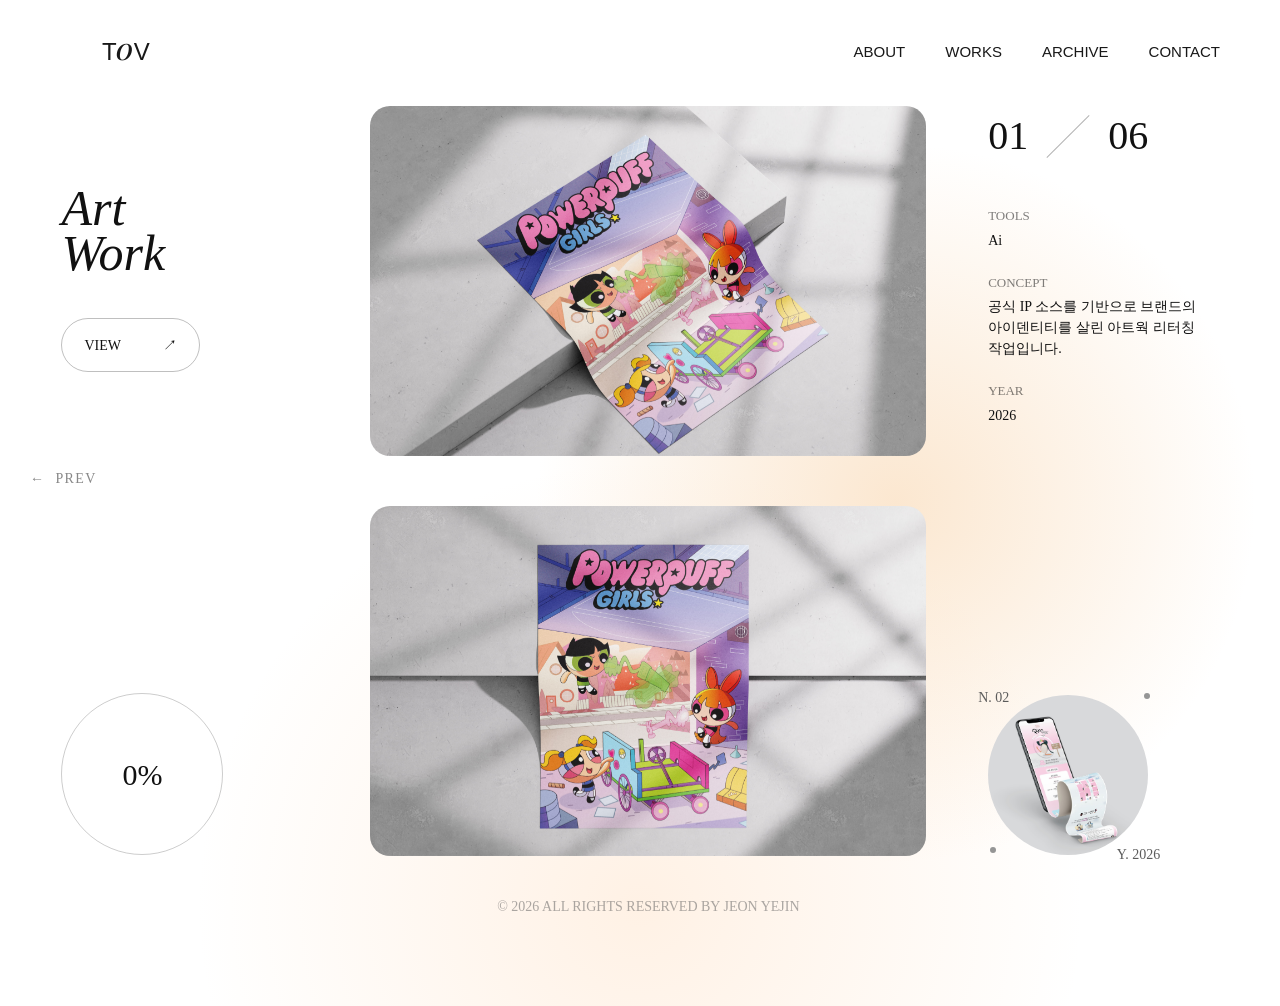
==== commit 15c9bbc1: "10차" ====
--- a/html/archivesub1.html
+++ b/html/archivesub1.html
@@ -17,10 +17,10 @@
   </head>
 
   <body>
-    <div class="menu_wrap1">
-      <div class="menu1">
-        <div class="container1">
-          <div class="toggle1"></div>
+    <div class="menu_wrap amenu">
+      <div class="menu">
+        <div class="container">
+          <div class="toggle"></div>
         </div>
         <span class="hidden"><a href="#about" class="side-link sl-left" data-text="About">About</a></span
         ><span class="hidden"><a href="../index.html?move=works">Works</a></span
@@ -47,10 +47,11 @@
     <!-- 사이드 -->
     <a href="archivesub6.html" class="side-nav side-left">
       <span class="arrow">←</span>
-      PREV
+      <span class="nav-text">PREV</span>
     </a>
-    <a href="worksub2.html" class="side-nav side-right">
-      NEXT
+
+    <a href="archivesub2.html" class="side-nav side-right">
+      <span class="nav-text">NEXT</span>
       <span class="arrow">→</span>
     </a>
 
--- a/css/common/header.css
+++ b/css/common/header.css
@@ -1,10 +1,14 @@
-/* work 모바일 네비 */
+:root {
+  --menu-color: #ffffff;
+}
+
+/* 모바일 네비 */
 .menu_wrap {
   position: fixed;
   top: 10px;
   right: 0;
 
-  z-index: 30000;
+  z-index: 1500;
 
   display: none;
 }
@@ -74,6 +78,10 @@
   color: #797979;
 }
 
+.amenu .menu span a {
+  color: #000000;
+}
+
 .container {
   position: absolute;
   top: 25px;
@@ -95,7 +103,7 @@
 .toggle:after,
 .toggle:before {
   content: "";
-  background: #fff;
+  background: var(--menu-color);
   width: 30px;
   height: 3px;
   margin: auto;
@@ -106,130 +114,12 @@
   left: 0;
   transition: 1.3s cubic-bezier(0.53, 0, 0.15, 1.3);
 }
-.toggle:before {
-  top: -30%;
-}
-.toggle:after {
-  top: 30%;
-}
-.toggle.close:before {
-  transform: rotate(-225deg);
-  top: 0;
-}
-.toggle.close:after {
-  transform: rotate(225deg);
-  top: 0;
-}
-/* 모바일네비 끝 */
-
-/* archive 모바일 네비 */
-.menu_wrap1 {
-  position: fixed;
-  top: 10px;
-  right: 0;
-
-  z-index: 30000;
-
-  display: none;
-}
-.menu1 {
-  display: block;
-  box-sizing: border-box;
-  background: transparent;
-  height: 87.75px;
-  width: 87.75px;
-  padding: 36px;
-
-  overflow: hidden;
-  position: relative;
-
-  transition: 1.3s cubic-bezier(0.53, 0, 0.15, 1.3);
-}
-.menu1.expanded {
-  width: 370px;
-}
-
-.menu1 span {
-  padding: 9px;
-  white-space: nowrap;
-  visibility: visible;
-  opacity: 1;
-  transition: 0.3s;
-  transform: rotateY(0deg);
-}
-.menu1 span:nth-of-type(1) {
-  transition-delay: 0.4s;
-}
-.menu1 span:nth-of-type(2) {
-  transition-delay: 0.5s;
-}
-.menu1 span:nth-of-type(3) {
-  transition-delay: 0.6s;
-}
-.menu1 span:nth-of-type(4) {
-  transition-delay: 0.7s;
-}
-.menu1 span.hidden {
-  width: 0;
-  visibility: hidden;
-  opacity: 0;
-  transform: rotateY(90deg);
-}
-.menu1 span.hidden:nth-of-type(1) {
-  transition-delay: 0.3s;
-}
-.menu1 span.hidden:nth-of-type(2) {
-  transition-delay: 0.2s;
-}
-.menu1 span.hidden:nth-of-type(3) {
-  transition-delay: 0.1s;
-}
-.menu1 span.hidden:nth-of-type(4) {
-  transition-delay: 0s;
-}
-.menu span a {
-  color: #fff;
-  text-decoration: none;
-  font-size: 14px;
-  transition: 0.3s;
-  text-transform: uppercase;
-}
-.menu span a:hover {
-  color: #797979;
-}
-
-.container {
-  position: absolute;
-  top: 25px;
-  right: 15px;
-  height: 42.75px;
-  width: 58.5px;
-  transition: 1s;
-}
-.container.close {
-  right: 0;
-}
-
-.toggle {
-  position: relative;
-  height: 42.75px;
-  width: 58.5px;
-  cursor: pointer;
-}
-.toggle:after,
-.toggle:before {
-  content: "";
-  background: #fff;
-  width: 30px;
-  height: 3px;
-  margin: auto;
-  position: absolute;
-  top: 0;
-  bottom: 0;
-  right: 0;
-  left: 0;
-  transition: 1.3s cubic-bezier(0.53, 0, 0.15, 1.3);
-}
+
+.amenu .toggle:after,
+.amenu .toggle:before {
+  background: #000000;
+}
+
 .toggle:before {
   top: -30%;
 }
@@ -399,3 +289,10 @@
     padding: 4px;
   }
 }
+
+@media (max-width: 480px) {
+  .sub-log {
+    position: relative;
+    left: 22px;
+  }
+}
--- a/css/archivesub1.css
+++ b/css/archivesub1.css
@@ -3,7 +3,7 @@
 
   width: 100%;
   min-height: 100vh;
-  overflow: hidden;
+  /* overflow: hidden; */
   overflow-y: auto;
   overflow-x: hidden;
 
@@ -40,15 +40,6 @@
 
 .showcase-left {
   flex: 0.5;
-  /* position: absolute;
-
-  left: 80px;
-  top: 30%;
-
-  transform: translateY(-50%);
-
-  z-index: 5; */
-
   display: flex;
   flex-direction: column;
   align-items: flex-start;
@@ -95,25 +86,17 @@
 
 .showcase-btn {
   margin-top: 42px;
-
   width: 30%;
   height: 52px;
-
   border-radius: 999px;
-
   border: 1px solid rgba(0, 0, 0, 0.25);
-
   display: flex;
   align-items: center;
   justify-content: space-between;
-
   padding: 0 22px;
-
   text-decoration: none;
   cursor: pointer;
-
   color: #111;
-
   transition: 0.3s ease;
 }
 
@@ -123,21 +106,14 @@
 .showcase-btn2 {
   width: 30%;
   height: 52px;
-
   border-radius: 999px;
-
   border: 1px solid rgba(0, 0, 0, 0.25);
-
   display: flex;
   align-items: center;
   justify-content: space-between;
-
   padding: 0 22px;
-
   text-decoration: none;
-
   color: #111;
-
   transition: 0.3s ease;
 }
 /* side nav */
@@ -180,10 +156,6 @@
 
 .showcase-center {
   flex: 1;
-
-  /* overflow-y: auto;
-  overflow-x: hidden; */
-
   z-index: 5;
 
   /* scrollbar hide */
@@ -204,16 +176,12 @@
   height: 400px;
   border-radius: 20px;
   overflow: hidden;
-
   will-change: transform, opacity;
-
   transform: translateZ(0);
-
   backface-visibility: hidden;
 }
 
 .card-top {
-  /* margin-top: 100px; */
   margin-bottom: 50px;
 }
 
@@ -240,13 +208,7 @@
 
 .showcase-right {
   flex: 0.44;
-  /* position: absolute;
-
-  right: 60px;
-  top: 120px; */
   bottom: 40px;
-
-  /* z-index: 5; */
 }
 
 /* count */
@@ -273,15 +235,9 @@
 /* info */
 
 .showcase-info {
-  /* position: absolute;
-
-  top: 120px;
-  left: 0; */
-
   width: 100%;
   min-height: 260px;
   margin-top: 40px;
-
   word-break: keep-all;
 }
 
@@ -305,43 +261,29 @@
 
 .showcase-preview {
   position: fixed;
-
-  /* right: 5vw;
-  bottom: 150px; */
-
   width: 220px;
   height: 220px;
-  bottom: 50px;
-  /* margin-top: 200px; */
-
+  bottom: 5%;
   aspect-ratio: 1 / 1;
-
   flex-shrink: 0;
-
   cursor: pointer;
 }
 
 /* image mask */
 
 .preview-image-mask {
+  position: relative;
   width: 100%;
   height: 100%;
-
   aspect-ratio: 1 / 1;
-
   border-radius: 50%;
-
   overflow: hidden;
-
-  position: relative;
 }
 
 .preview-image-mask img {
   width: 100%;
   height: 100%;
-
   object-fit: cover;
-
   transition: transform 0.8s cubic-bezier(0.22, 1, 0.36, 1);
 }
 
@@ -371,20 +313,12 @@
   bottom: -10px;
 }
 
-/* =========================
-DOT
-========================= */
-
 .preview-dot {
   position: absolute;
-
   width: 6px;
   height: 6px;
-
   border-radius: 50%;
-
   background: rgba(143, 143, 143, 0.95);
-
   z-index: 3;
 }
 
@@ -402,14 +336,10 @@
   bottom: 2px;
 }
 
-/* =========================
-PROGRESS
-========================= */
-
 .showcase-progress {
   position: fixed;
   left: 4.8vw;
-  bottom: 50px;
+  bottom: 5%;
   width: 250px;
   height: 250px;
   border-radius: 50%;
@@ -427,9 +357,6 @@
   color: #111;
 }
 
-/* =========================
-HOVER
-========================= */
 .showcase-preview:hover .preview-image-mask img {
   transform: scale(1.12);
 }
@@ -451,20 +378,14 @@
 .image-modal {
   position: fixed;
   inset: 0;
-
   background: rgba(0, 0, 0, 0.92);
-
   overflow-y: auto;
-
   padding: 100px 0;
-
   display: flex;
   justify-content: center;
   align-items: flex-start;
-
   opacity: 0;
   visibility: hidden;
-
   z-index: 9999;
 }
 
@@ -482,15 +403,10 @@
 /* image */
 .image-modal-img {
   width: auto;
-
   max-width: 30vw;
-
   height: auto;
-
   object-fit: contain;
-
   transform: scale(0.92);
-
   transition: transform 0.6s cubic-bezier(0.22, 1, 0.36, 1);
 }
 
@@ -501,56 +417,40 @@
 /* close button */
 .modal-close2 {
   position: absolute;
-
   top: -50px;
   left: 50%;
-
   transform: translateX(-50%) scale(1);
-
   width: 52px;
   height: 52px;
-
   background: rgba(20, 20, 20, 0.85);
-
   border: 1px solid rgba(255, 255, 255, 0.08);
-
   border-radius: 50%;
-
   cursor: pointer;
-
   display: flex;
   justify-content: center;
   align-items: center;
-
   backdrop-filter: blur(10px);
-
   transition: all 0.35s ease;
 }
 
 .modal-close2:hover {
   transform: translateX(-50%) scale(1.15);
-
   background: rgba(35, 35, 35, 0.95);
 }
 
 /* X icon */
 .close-icon2 {
   position: relative;
-
   width: 18px;
   height: 18px;
-
   transform: rotate(45deg);
-
   transition: transform 0.4s ease;
 }
 
 .close-icon2::before,
 .close-icon2::after {
   content: "";
-
   position: absolute;
-
   background: #fff;
 }
 
@@ -599,16 +499,16 @@
   .archive-footer {
     width: 90%;
   }
-
   .showcase-preview {
-    width: 200px;
-    height: 200px;
-    margin-top: 170px;
+    width: 160px;
+    height: 160px;
   }
   .showcase-progress {
-    bottom: 190px;
-    width: 200px;
-    height: 200px;
+    width: 160px;
+    height: 160px;
+  }
+  .showcase-progress span {
+    font-size: 30px;
   }
   .showcase-btn-wrap {
     flex-direction: column;
@@ -640,12 +540,144 @@
   }
 }
 
-/* =========================
-720
-========================= */
-
 @media (max-width: 720px) {
   .image-modal-img {
     max-width: 80vw;
   }
 }
+
+@media (max-width: 680px) {
+  .showcase-title {
+    font-size: 30px;
+  }
+  .showcase-count {
+    font-size: 30px;
+  }
+}
+
+@media (max-width: 480px) {
+  .archive-showcase {
+    display: flex;
+    flex-direction: column;
+    padding-top: 120px;
+  }
+
+  /* LEFT */
+  .showcase-left {
+    order: 1;
+
+    width: 80%;
+    margin: 0 auto;
+    flex: none;
+
+    display: flex;
+    flex-direction: column;
+    align-items: center;
+
+    padding: 0 20px;
+
+    text-align: center;
+  }
+
+  .showcase-title {
+    font-size: 42px;
+  }
+
+  .showcase-btn {
+    width: 100%;
+    max-width: 70px;
+
+    margin-top: 24px;
+  }
+
+  /* RIGHT (설명) */
+  .showcase-right {
+    order: 2;
+
+    width: 100%;
+    flex: none;
+
+    padding: 30px 20px 0;
+
+    display: flex;
+    flex-direction: column;
+    align-items: center;
+
+    text-align: center;
+    box-sizing: border-box;
+  }
+
+  .showcase-count {
+    justify-content: center;
+    font-size: 28px;
+  }
+
+  .showcase-info {
+    display: none;
+  }
+
+  .info-group {
+    margin-bottom: 18px;
+  }
+
+  .info-group p {
+    width: 40%;
+    margin: 0 auto;
+    font-size: 13px;
+    line-height: 1.6;
+  }
+  .showcase-btn-wrap {
+    flex-direction: row;
+    justify-content: space-between;
+  }
+
+  /* CENTER (이미지) */
+  .showcase-center {
+    order: 3;
+
+    width: 80%;
+    margin: 0 auto;
+    margin-top: 40px;
+
+    display: flex;
+    flex-direction: column;
+    align-items: center;
+  }
+
+  .showcase-card {
+    width: calc(100% - 32px);
+    height: auto;
+
+    aspect-ratio: 4 / 5;
+
+    border-radius: 16px;
+  }
+
+  .card-top {
+    margin-bottom: 20px;
+  }
+
+  /* footer */
+  .archive-footer span {
+    display: none;
+  }
+
+  .nav-text {
+    display: none;
+  }
+  .side-nav {
+    font-size: 11px;
+    gap: 0;
+  }
+  .arrow {
+    font-size: 24px;
+  }
+
+  .side-left {
+    left: 12px;
+  }
+
+  .side-right {
+    right: 12px;
+  }
+}
--- a/css/about.css
+++ b/css/about.css
@@ -143,6 +143,10 @@
   .modal-close:hover {
     transform: translate(-1200%, -50%) scale(1.2);
   }
+  .modal-content {
+    padding: 50px 30px;
+    margin: 15px;
+  }
 }
 
 @media (max-width: 1200px) {
@@ -157,5 +161,39 @@
 @media (max-width: 880px) {
 }
 
-@media (max-width: 780px) {
+@media (max-width: 768px) {
+  .modal-content {
+    padding: 30px 20px;
+    margin: 15px;
+    border-radius: 25px;
+  }
 }
+
+@media (max-width: 480px) {
+  .modal-content {
+    width: calc(100% - 20px);
+    margin: 10px;
+  }
+
+  .intro {
+    font-size: 13px;
+    line-height: 1.7;
+    margin-bottom: 80px;
+  }
+
+  .info-section {
+    margin-bottom: 25px;
+  }
+
+  .modal-header h2 {
+    font-size: 20px;
+  }
+
+  .modal-header .birth {
+    font-size: 12px;
+  }
+
+  .info-section li {
+    font-size: 13px;
+  }
+}
